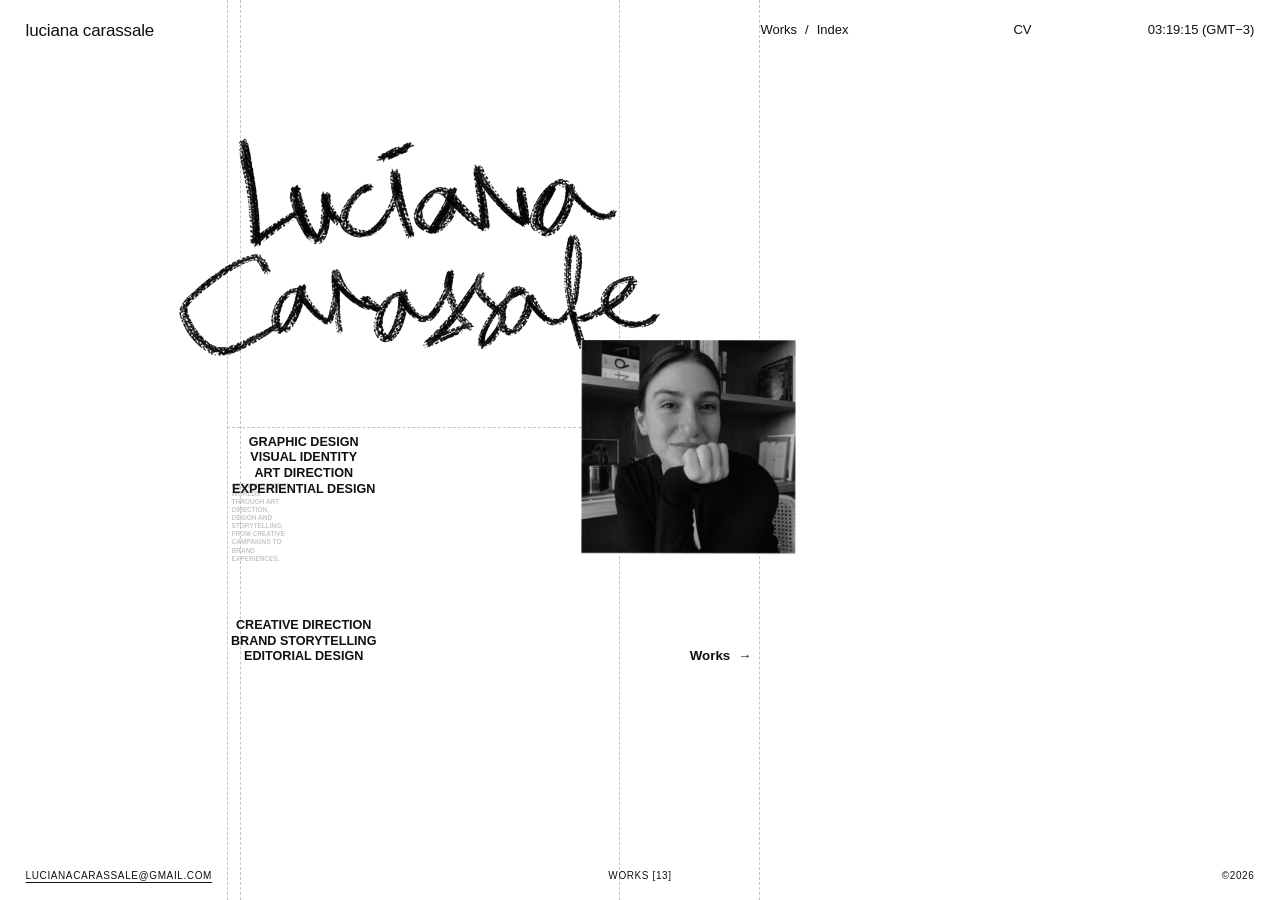
==== index.html @ 80a5f67a "Primera versión del portfolio Co-Authored-By: Claude Opus 5.5 <noreply@anthropic.com>" ====
<!doctype html>
<html lang="en">
<head>
  <meta charset="utf-8">
  <meta name="viewport" content="width=device-width, initial-scale=1">
  <title>Luciana Carassale — Graphic Designer &amp; Art Director</title>
  <meta name="description" content="Luciana Carassale is a Graphic Designer, Art Director and Creative Director based in Buenos Aires.">
  <meta property="og:title" content="Luciana Carassale">
  <meta property="og:description" content="Graphic Designer, Art Director and Creative Director based in Buenos Aires.">
  <meta property="og:image" content="https://luuuulu.com/images/luciana-portrait.jpg">
  <meta property="og:url" content="https://luuuulu.com/">
  <meta name="theme-color" content="#FFFFFF">
  <link rel="stylesheet" href="css/style.css">
</head>
<body class="page-intro">

  <header class="site-head">
    <a class="logo" href="index.html">luciana carassale</a>
    <nav class="site-nav" aria-label="Main">
      <a href="works.html#works">Works</a>
      <span aria-hidden="true">/</span>
      <a href="works.html#index">Index</a>
    </nav>
    <div class="head-right">
      <a href="works.html#cv">CV</a>
      <span class="clock" data-clock></span>
    </div>
  </header>

  <!-- Líneas punteadas del diseño -->
  <div class="home-lines" aria-hidden="true">
    <span class="hl-v hl-1"></span><span class="hl-v hl-2"></span><span class="hl-v hl-3"></span><span class="hl-v hl-4"></span>
    <span class="hl-h"></span>
  </div>

  <main class="home">
    <h1 class="sr-only">Luciana Carassale — Graphic Designer, Art Director and Creative Director, Buenos Aires</h1>

    <div class="home-comp">
      <div class="home-sig">
        <img class="home-sig-img" src="images/firma.png" alt="Luciana Carassale" width="1756" height="896">
      </div>

      <img class="home-photo" src="images/luciana-portrait.jpg" alt="Portrait of Luciana Carassale" width="660" height="662">

      <ul class="home-services home-services--a">
        <li>Graphic Design</li>
        <li>Visual Identity</li>
        <li>Art Direction</li>
        <li>Experiential Design</li>
      </ul>

      <p class="home-note">Creating visual worlds through art direction, design and storytelling, from creative campaigns to brand experiences.</p>

      <ul class="home-services home-services--b">
        <li>Creative Direction</li>
        <li>Brand Storytelling</li>
        <li>Editorial Design</li>
      </ul>

      <a class="home-works" href="works.html#works">Works <span aria-hidden="true">→</span></a>
    </div>
  </main>

  <footer class="site-foot">
    <a class="mail" data-mail></a>
    <span data-count></span>
    <span data-year></span>
  </footer>

  <script src="js/media.js"></script>
  <script src="js/data.js"></script>
  <script src="js/common.js"></script>
  <script>
    /* Inicio: un clic en cualquier parte de la composición lleva a Works
       (el menú de arriba y el email del pie siguen funcionando aparte) */
    document.querySelector('main.home').addEventListener('click', function (e) {
      if (e.target.closest('a')) return;
      location.href = 'works.html#works';
    });

    /* Adaptación del inicio (según tus 3 pantallas de referencia):
       - pantalla apaisada (ancho ≥ 1.5 × alto): queda como el diseño, a la izquierda
       - pantalla cuadrada o vertical (ancho ≤ 1.1 × alto): la composición se agranda y se centra
       - en el medio, pasa de una a otra de a poco */
    (function () {
      var body = document.body;
      /* Caja de la composición en el diseño (en unidades): x 8.7 → 58.2, y 7.4 → 50 */
      var X0 = 8.7, BW = 49.5, Y0 = 7.4, BH = 42.6;
      function fit() {
        var W = window.innerWidth, H = window.innerHeight;
        if (W <= 760) { body.style.removeProperty('--u'); body.style.removeProperty('--dx'); body.style.removeProperty('--dy'); return; }
        var t = Math.min(1, Math.max(0, (1.5 - W / H) / (1.5 - 1.1)));
        var uDesign = W / 100;
        var uCentered = Math.min(0.86 * W / BW, 0.7 * (H - 60) / BH);
        var u = uDesign + t * (uCentered - uDesign);
        var left = (1 - t) * X0 * u + t * (W - BW * u) / 2;
        var top = (1 - t) * Y0 * u + t * Math.max(70, (H - BH * u) / 2);
        body.style.setProperty('--u', u + 'px');
        body.style.setProperty('--dx', (left - X0 * u) + 'px');
        body.style.setProperty('--dy', (top - Y0 * u) + 'px');
      }
      fit();
      window.addEventListener('resize', fit);
    })();
  </script>
</body>
</html>
---- css/style.css ----
/* =========================================================
   Luciana Carassale — Portfolio
   ========================================================= */

:root {
  --ink: #111111;
  --paper: #FFFFFF;
  --muted: #6B6B6B;
  --pad: clamp(16px, 2vw, 30px);
  --font: 'Helvetica Neue', Helvetica, Arial, sans-serif;
}

*, *::before, *::after { box-sizing: border-box; }

html, body { margin: 0; background: var(--paper); }

body {
  font-family: var(--font);
  font-size: 13px;
  line-height: 1.3;
  color: var(--ink);
  -webkit-font-smoothing: antialiased;
  text-rendering: optimizeLegibility;
  transition: color 200ms ease;
}

a { color: inherit; text-decoration: none; }
a:hover { opacity: 0.6; }
button { font: inherit; color: inherit; background: none; border: 0; padding: 0; cursor: pointer; }
img, video { display: block; max-width: 100%; }

.sr-only {
  position: absolute; width: 1px; height: 1px; overflow: hidden;
  clip: rect(0 0 0 0); white-space: nowrap;
}

/* ---------- Header (igual en todas las páginas) ---------- */

.site-head {
  position: relative;
  z-index: 3;
  display: grid;
  grid-template-columns: minmax(0, 3fr) minmax(0, 1fr) minmax(0, 1fr);
  column-gap: 12px;
  align-items: start;
  padding: 18px var(--pad);
}
.site-head .logo { font-size: 17px; letter-spacing: -0.01em; padding: 2px 0; justify-self: start; }
.site-nav { display: flex; align-items: center; gap: 8px; font-weight: 500; }
.site-nav a, .head-right a { padding: 4px 0; }
.head-right { display: flex; flex-wrap: wrap; justify-content: space-between; gap: 8px 16px; font-weight: 500; }
.clock { padding: 4px 0; font-variant-numeric: tabular-nums; white-space: nowrap; }
.is-active { text-decoration: underline; text-underline-offset: 3px; }

/* ---------- Footer ---------- */

.site-foot {
  position: relative;
  z-index: 1;
  display: grid;
  grid-template-columns: repeat(3, minmax(0, 1fr));
  gap: 8px 24px;
  padding: 18px var(--pad);
  font-size: 10px;
  letter-spacing: 0.06em;
  text-transform: uppercase;
}
.site-foot > :nth-child(1) { justify-self: start; }
.site-foot > :nth-child(2) { justify-self: center; }
.site-foot > :nth-child(3) { justify-self: end; }
.site-foot .mail { text-decoration: underline; text-underline-offset: 3px; }

/* ---------- Etiqueta de proyecto: 2 renglones ---------- */

.label {
  display: grid;
  grid-template-columns: auto minmax(0, 1fr);
  column-gap: 12px;
  row-gap: 3px;
  letter-spacing: -0.005em;
  transition: color 200ms ease;
}
.label .n, .label .t { font-weight: 500; }
.label .t, .label .m { white-space: pre; overflow: hidden; text-overflow: ellipsis; }
.label .m { grid-column: 2; }

/* ---------- Placeholders (mientras no haya imagen) ---------- */

.media { position: relative; overflow: hidden; background-color: #ECECEC; }
.media > img, .media > video { width: 100%; height: 100%; object-fit: cover; }
.ph-label {
  position: absolute; left: 12px; bottom: 10px;
  font-size: 10px; letter-spacing: 0.06em; text-transform: uppercase;
  color: rgba(255, 255, 255, 0.6);
  pointer-events: none;
}

/* =========================================================
   INICIO
   ========================================================= */

.page-intro { min-height: 100vh; display: flex; flex-direction: column; position: relative; overflow-x: clip; }
html:has(body.page-intro) { overflow-x: hidden; } /* al centrar la composición no aparece scroll de costado */
.page-intro .site-head { position: absolute; top: 0; left: 0; right: 0; }
.page-intro .home { flex: 1 1 auto; cursor: pointer; }

/* Composición del inicio. Las medidas salen del diseño (pantalla de 1546 px) en "unidades"
   (--u = 1vw en el diseño). En pantallas cuadradas o verticales un script agranda --u y
   corre todo con --dx / --dy para que quede centrado. */
.page-intro { --u: 1vw; --dx: 0px; --dy: 0px; }
.home-comp { position: relative; height: max(100svh - 60px, calc(52 * var(--u) + var(--dy))); }
.home-comp > * { position: absolute; margin: 0; }
.home-sig { left: calc(8.7 * var(--u) + var(--dx)); top: calc(7.4 * var(--u) + var(--dy)); width: calc(40.4 * var(--u)); pointer-events: none; }
.home-sig-img { width: 100%; height: auto; }
.home-photo { left: calc(41.66 * var(--u) + var(--dx)); top: calc(25 * var(--u) + var(--dy)); width: calc(16.56 * var(--u)); height: auto; aspect-ratio: 1 / 1; object-fit: cover; filter: grayscale(1); z-index: 2; }
.home-services { list-style: none; padding: 0; z-index: 2; left: calc(20.3 * var(--u) + var(--dx)); transform: translateX(-50%); text-align: center; text-transform: uppercase; font-weight: 600; font-size: max(10px, calc(0.97 * var(--u))); line-height: 1.25; white-space: nowrap; }
.home-services--a { top: calc(32.3 * var(--u) + var(--dy)); }
.home-services--b { top: calc(46.4 * var(--u) + var(--dy)); }
.home-note { left: calc(14.75 * var(--u) + var(--dx)); top: calc(35.9 * var(--u) + var(--dy)); width: max(56px, calc(4.6 * var(--u))); z-index: 1; font-size: max(6px, calc(0.5 * var(--u))); line-height: 1.25; font-weight: 600; text-transform: uppercase; color: #C8C8C8; }
/* Líneas punteadas (posiciones del diseño) */
.home-lines { position: absolute; inset: 0; pointer-events: none; overflow: hidden; }
.hl-v { position: absolute; top: 0; bottom: 0; border-left: 1px dashed #C4C4C4; }
.hl-1 { left: calc(14.42 * var(--u) + var(--dx)); }
.hl-2 { left: calc(15.39 * var(--u) + var(--dx)); }
.hl-3 { left: calc(44.57 * var(--u) + var(--dx)); }
.hl-4 { left: calc(55.37 * var(--u) + var(--dx)); }
.hl-h { position: absolute; top: calc(31.7 * var(--u) + var(--dy)); left: calc(14.42 * var(--u) + var(--dx)); width: calc(27.24 * var(--u)); border-top: 1px dashed #C4C4C4; }
.home-works { left: calc(50 * var(--u) + var(--dx)); top: calc(48.6 * var(--u) + var(--dy)); font-size: max(12px, calc(1.03 * var(--u))); font-weight: 600; white-space: nowrap; }
.home-works span { display: inline-block; margin-left: 0.3em; transition: transform 200ms ease; }
.home-works:hover { opacity: 1; }
.home-works:hover span { transform: translateX(4px); }

/* =========================================================
   WORKS / INDEX / CV
   ========================================================= */

.page-works { min-height: 100vh; display: flex; flex-direction: column; }

.hover-bg {
  position: fixed; inset: 0; z-index: 0;
  opacity: 0;
  background-color: var(--paper);
  background-size: cover; background-position: center;
  transition: opacity 260ms ease, background-color 260ms ease;
  pointer-events: none;
}
.hover-bg > img, .hover-bg > video { position: absolute; inset: 0; width: 100%; height: 100%; object-fit: cover; }
.hover-bg .ph-label { left: 50%; bottom: 56px; transform: translateX(-50%); white-space: nowrap; color: rgba(255,255,255,0.55); }

.works-main {
  position: relative;
  z-index: 1;
  flex: 1 1 auto;
  padding: clamp(80px, 11vw, 160px) var(--pad) 96px;
}

.view { display: none; }
.view.is-shown { display: grid; }

.grid-works { grid-template-columns: repeat(5, minmax(0, 1fr)); gap: 48px 20px; }
.work { display: flex; flex-direction: column; gap: 12px; min-width: 0; transition: gap 700ms cubic-bezier(.65, 0, .35, 1); }
.work .label { font-size: 11px; }
.work .label .t, .work .label .m { white-space: pre-wrap; }
.work .media { aspect-ratio: 16 / 9; height: var(--mh, auto); margin-top: auto; transition: opacity 220ms ease, height 700ms cubic-bezier(.65, 0, .35, 1); }
.grid-works { transition: row-gap 700ms cubic-bezier(.65, 0, .35, 1); }

/* Index = la misma grilla con las imágenes aplastadas (se anima al cambiar) */
.grid-works.is-index { row-gap: 22px; }
.grid-works.is-index .work { gap: 0; }
.grid-works.is-index .work .media { height: 0; }
.no-anim, .no-anim * { transition: none !important; }
@media (max-width: 1200px) { .grid-works { grid-template-columns: repeat(4, minmax(0, 1fr)); } }
@media (max-width: 960px)  { .grid-works { grid-template-columns: repeat(3, minmax(0, 1fr)); } }


.work:hover { opacity: 1; }

/* Estado "mouse encima de un proyecto" */
body.is-hovering { color: #FFFFFF; }
body.is-hovering .hover-bg { opacity: 1; }
body.is-hovering .work:not(.is-current) .media { opacity: 0; }
body.is-hovering .label { color: rgba(255, 255, 255, 0.38); }
body.is-hovering .is-current .label { color: #FFFFFF; }

/* CV */
.view-cv {
  /* Mismas columnas que el header: texto | Works / Index | CV */
  grid-template-columns: minmax(0, 3fr) minmax(0, 1fr) minmax(0, 1fr);
  grid-template-rows: auto auto;
  column-gap: 12px;
  font-size: 14px; line-height: 1.35;
}
/* En CV el texto arranca más arriba que la grilla de Works */
.works-main:has(.view-cv.is-shown) { padding-top: 80px; }
.view-cv p, .view-cv h2, .view-cv ul { margin: 0; }
.cv-bio { grid-column: 1; grid-row: 1 / 3; max-width: 470px; text-wrap: pretty; }
.cv-bio p + p { margin-top: 1.35em; }
.cv-contact { grid-column: 2 / 4; grid-row: 1; padding-top: 15vh; }
.cv-mail { color: #555555; font-weight: 600; }
.cv-services { grid-column: 2; grid-row: 2; padding-top: 15vh; }
.cv-links { grid-column: 3; grid-row: 2; padding-top: 15vh; display: flex; flex-direction: column; justify-content: space-between; align-items: flex-start; }
.cv-k { display: block; font-size: 14px; font-weight: 600; text-transform: uppercase; margin-bottom: 1.4em !important; }
.cv-link { text-decoration: underline; text-underline-offset: 3px; }
.cv-download { color: var(--muted); letter-spacing: 0.04em; margin-bottom: 0 !important; }
.cv-services ul { list-style: none; padding: 0; text-transform: uppercase; }

/* =========================================================
   PROYECTO
   ========================================================= */

.page-project .site-head {
  position: fixed; top: 0; left: 0; right: 0;
  color: #FFFFFF;
  mix-blend-mode: difference;
}

.split { display: grid; grid-template-columns: minmax(0, 3fr) minmax(0, 2fr); column-gap: 12px; align-items: start; }

.p-overlay {
  position: fixed; top: 47vh; left: 0; right: 0; z-index: 2;
  padding: 0 var(--pad);
  color: #FFFFFF;
  mix-blend-mode: difference;
  pointer-events: none;
  font-size: 15px;
  transition: opacity 200ms ease;
}
.p-overlay.is-hidden { opacity: 0; }

/* Ficha del proyecto: al final, antes de "Next project" (CAMPAIGN / ROL / AGENCY + texto) */
.p-next.has-info { padding-top: 40px; }
.p-info { width: min(400px, 100%); margin-bottom: clamp(120px, 14vw, 220px); font-size: 11px; line-height: 1.3; }
.p-info-top { display: flex; justify-content: space-between; align-items: flex-end; gap: 16px; margin-bottom: 1.6em; }
.p-info-row { display: flex; flex-direction: column; margin-bottom: 1.6em; }
.p-info-top .p-info-row { margin-bottom: 0; }
.p-info-k { text-transform: uppercase; opacity: 0.5; }
.p-info-ph { opacity: 0.4; }
.p-info-text p { margin: 0 0 1em; }
.p-info-text p:last-child { margin-bottom: 0; }
.p-info-text { margin: 2.4em 0 0; max-width: 360px; text-align: justify; hyphens: manual; }
.p-overlay .label .t, .p-overlay .label .m { white-space: pre-wrap; }

.p-progress {
  position: fixed; right: var(--pad); bottom: 18px; z-index: 2;
  color: #FFFFFF; mix-blend-mode: difference;
  font-size: 10px; letter-spacing: 0.06em;
  pointer-events: none;
}

.p-hero { height: max(560px, 56.25vw); }

.g-wide-wrap, .g-pair { padding: 40px var(--pad); }
.g-wide-wrap + .g-pair { padding-top: 0; }
.g-wide { aspect-ratio: 21 / 9; }
.g-pair { display: grid; grid-template-columns: repeat(auto-fit, minmax(min(360px, 100%), 1fr)); gap: 40px 48px; }
.g-pair .media, .g-bleed .media { aspect-ratio: 4 / 5; }
.g-bleed { display: grid; grid-template-columns: repeat(auto-fit, minmax(min(360px, 100%), 1fr)); }
.g-full { aspect-ratio: 16 / 9; }
/* Con foto o video real, se muestra entera (sin recorte) */
.g-full:has(img, video) { aspect-ratio: auto; }
.g-full > img, .g-full > video { height: auto; }
.g-fit { background-color: var(--paper); }
.g-fit > img, .g-fit > video { width: auto; max-width: 100%; max-height: 100svh; margin: 0 auto; }
/* Proyectos sin imagen principal (hero: 'none'): la imagen arranca con aire arriba */
.g-fit--space { padding: 14vh var(--pad) 6vh; }
.g-fit--space > img, .g-fit--space > video { max-height: 80vh; }

.g-single { padding: 40px var(--pad); }
.g-single .media { width: min(100%, calc(50% - 24px)); margin: 0 auto; aspect-ratio: 4 / 5; }
.g-single .media:has(img, video) { aspect-ratio: auto; }
.g-single .media > img, .g-single .media > video { height: auto; }
.g-pair + .g-pair, .g-pair + .g-single, .g-single + .g-pair, .g-single + .g-single { padding-top: 0; }

/* Diseño Readymag: filas pegadas, sin espacios */
.g-row { display: flex; }
.g-cell { min-width: 0; }
.g-cell .media { width: 100%; height: 100%; }
.g-framed { padding: 12vh 16vw; background-color: var(--paper); }
.g-cell { position: relative; }
.g-caption { position: absolute; left: 12px; bottom: 10px; font-size: 10px; letter-spacing: 0.06em; text-transform: uppercase; color: #FFFFFF; pointer-events: none; }
.g-text { display: flex; justify-content: center; padding: 14vh var(--pad); }
.g-text > div { max-width: 440px; font-size: 11px; line-height: 1.55; text-align: center; text-wrap: pretty; }
.g-text p { margin: 0 0 1.4em; }
.g-text p:last-child { margin-bottom: 0; }
/* Después de una imagen enmarcada, el texto no suma su espacio de arriba (ya lo da el marco) */
.g-framed + .g-text { padding-top: 0; }

.p-next { padding: clamp(200px, 22vw, 320px) var(--pad) 40px; }
.p-next .label { font-size: 15px; }
.p-next .label .t, .p-next .label .m { white-space: pre-wrap; }
.p-next-body { display: flex; flex-direction: column; gap: 22px; }
.p-next-row { display: flex; flex-wrap: wrap; justify-content: space-between; gap: 8px 16px; }
.p-next-cta { text-decoration: underline; text-underline-offset: 3px; }
.p-next .media { aspect-ratio: 16 / 9; }
.p-next a:hover { opacity: 1; }
.p-next a:hover .p-next-cta { opacity: 0.6; }

.page-project .site-foot { grid-template-columns: 1fr 1fr; padding-bottom: 44px; }
.page-project .site-foot > :nth-child(2) { justify-self: end; }

/* =========================================================
   CELULAR
   ========================================================= */

@media (max-width: 760px) {
  /* Header en una sola línea: logo a la izquierda, Works / Index / CV a la derecha */
  .site-head { display: flex; align-items: center; gap: 8px; padding: 6px 16px; }
  .site-head .logo { margin-right: auto; }
  .site-head a { min-height: 44px; display: inline-flex; align-items: center; }
  .head-right { gap: 8px; }
  .head-right::before { content: '/'; font-weight: 500; align-self: center; }
  .clock { display: none; }

  /* Etiqueta apilada: [01] / título / cliente */
  .label { grid-template-columns: minmax(0, 1fr); }
  .label .n { margin-bottom: 10px; }
  .label .m { grid-column: 1; }
  .label .t, .label .m { white-space: pre-wrap; }

  /* Works e Index: dos columnas */
  .works-main { padding: 22svh 16px 64px; }
  .grid-works { grid-template-columns: repeat(2, minmax(0, 1fr)); gap: 36px 12px; }
  .work { gap: 12px; }
  .site-foot { padding: 18px 16px; grid-template-columns: 1fr 1fr; }
  .site-foot > :nth-child(1) { grid-column: 1 / -1; }
  .site-foot > :nth-child(2) { justify-self: start; }

  /* CV: todo en una columna */
  .view-cv { grid-template-columns: minmax(0, 1fr); grid-template-rows: none; row-gap: 48px; }
  .works-main:has(.view-cv.is-shown) { padding-top: 96px; }
  .cv-bio, .cv-contact, .cv-services, .cv-links { grid-column: 1; grid-row: auto; padding-top: 0; max-width: none; }
  .cv-links { gap: 24px; justify-content: flex-start; }

  /* Inicio: en celular la composición se acomoda en vertical */
  .home-lines { display: none; }
  .home-comp { height: auto; padding: 120px 16px 64px; display: flex; flex-direction: column; }
  .home-comp > * { position: static; transform: none; }
  .home-sig { width: 92%; }
  .home-photo { width: 36%; align-self: flex-end; margin-top: -8vw; margin-right: 4%; }
  .home-services { left: auto; align-self: center; font-size: 14px; margin-top: 40px; }
  .home-services--b { margin-top: 28px; }
  .home-note { order: 3; width: 60%; align-self: center; text-align: center; font-size: 9px; margin-top: 16px; }
  .home-services--b { order: 4; }
  .home-works { order: 5; align-self: flex-end; margin-top: 48px; font-size: 16px; min-height: 44px; display: inline-flex; align-items: center; }

  /* Proyecto: imagen principal a pantalla completa, título apilado */
  .split { display: flex; flex-direction: column; align-items: stretch; gap: 10px; }
  .p-overlay { padding: 0 16px; }
  .p-next.has-info { padding-top: 32px; }
  .p-info { margin-bottom: 18svh; }
  .p-info-row, .p-info-top { margin-bottom: 1.4em; }
  .p-info-text { max-width: none; }
  .p-overlay, .p-next .label { font-size: 13px; }
  .p-progress { right: 16px; }
  .p-hero { height: 100svh; }

  /* Galería: los pares quedan lado a lado */
  .g-wide-wrap, .g-pair, .g-single { padding: 8px 16px; }
  .g-single .media { width: 100%; }
  .g-framed { padding: 8svh 16px; }
  .g-text { padding: 10svh 24px; }
  .g-row--wrap { flex-wrap: wrap; }
  .g-row--wrap .g-cell { flex: 0 0 50% !important; aspect-ratio: 4 / 5 !important; }
  .g-row--stack { flex-direction: column; }
  .g-row--stack .g-cell { flex: none !important; width: 100%; }
  .g-wide { aspect-ratio: 4 / 3; }
  .g-pair { grid-template-columns: repeat(2, minmax(0, 1fr)); gap: 8px; }
  .g-bleed { grid-template-columns: repeat(2, minmax(0, 1fr)); }

  /* Next project: aparece donde estaba el título del proyecto */
  .p-next { padding: 47svh 16px 24px; }
  .p-next-body { gap: 0; }
  .p-next-row { flex-wrap: nowrap; align-items: start; margin-bottom: 12svh; }
  .p-next-cta { flex: none; }
  .p-next .media { aspect-ratio: 4 / 3; }
}

@media (prefers-reduced-motion: reduce) {
  * { transition: none !important; }
}
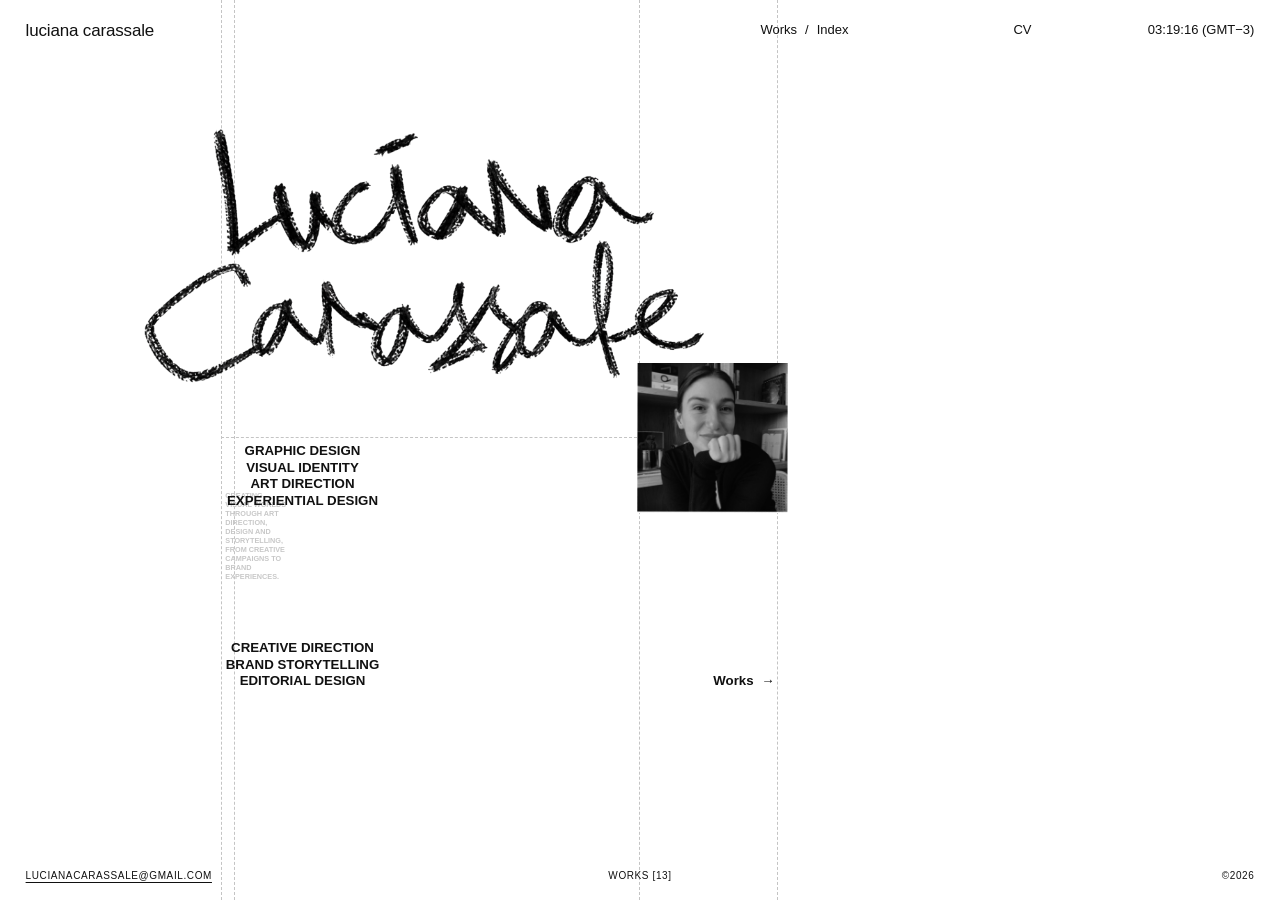
==== commit 223bad75: "Inicio con nuevas proporciones, New York Times con artistas, título Adizero SL72 Co-Authored-By: Cla" ====
--- a/index.html
+++ b/index.html
@@ -85,8 +85,8 @@
        - en el medio, pasa de una a otra de a poco */
     (function () {
       var body = document.body;
-      /* Caja de la composición en el diseño (en unidades): x 8.7 → 58.2, y 7.4 → 50 */
-      var X0 = 8.7, BW = 49.5, Y0 = 7.4, BH = 42.6;
+      /* Caja de la composición en el diseño (en unidades): x 5.36 → 58.07, y 6.51 → 52.8 */
+      var X0 = 5.36, BW = 52.71, Y0 = 6.51, BH = 46.3;
       function fit() {
         var W = window.innerWidth, H = window.innerHeight;
         if (W <= 760) { body.style.removeProperty('--u'); body.style.removeProperty('--dx'); body.style.removeProperty('--dy'); return; }
--- a/css/style.css
+++ b/css/style.css
@@ -104,28 +104,28 @@
 .page-intro .site-head { position: absolute; top: 0; left: 0; right: 0; }
 .page-intro .home { flex: 1 1 auto; cursor: pointer; }
 
-/* Composición del inicio. Las medidas salen del diseño (pantalla de 1546 px) en "unidades"
+/* Composición del inicio. Las medidas salen del diseño (pantalla de 1920 px) en "unidades"
    (--u = 1vw en el diseño). En pantallas cuadradas o verticales un script agranda --u y
    corre todo con --dx / --dy para que quede centrado. */
 .page-intro { --u: 1vw; --dx: 0px; --dy: 0px; }
-.home-comp { position: relative; height: max(100svh - 60px, calc(52 * var(--u) + var(--dy))); }
+.home-comp { position: relative; height: max(100svh - 60px, calc(54 * var(--u) + var(--dy))); }
 .home-comp > * { position: absolute; margin: 0; }
-.home-sig { left: calc(8.7 * var(--u) + var(--dx)); top: calc(7.4 * var(--u) + var(--dy)); width: calc(40.4 * var(--u)); pointer-events: none; }
+.home-sig { left: calc(5.36 * var(--u) + var(--dx)); top: calc(6.51 * var(--u) + var(--dy)); width: calc(47.8 * var(--u)); pointer-events: none; }
 .home-sig-img { width: 100%; height: auto; }
-.home-photo { left: calc(41.66 * var(--u) + var(--dx)); top: calc(25 * var(--u) + var(--dy)); width: calc(16.56 * var(--u)); height: auto; aspect-ratio: 1 / 1; object-fit: cover; filter: grayscale(1); z-index: 2; }
-.home-services { list-style: none; padding: 0; z-index: 2; left: calc(20.3 * var(--u) + var(--dx)); transform: translateX(-50%); text-align: center; text-transform: uppercase; font-weight: 600; font-size: max(10px, calc(0.97 * var(--u))); line-height: 1.25; white-space: nowrap; }
-.home-services--a { top: calc(32.3 * var(--u) + var(--dy)); }
-.home-services--b { top: calc(46.4 * var(--u) + var(--dy)); }
-.home-note { left: calc(14.75 * var(--u) + var(--dx)); top: calc(35.9 * var(--u) + var(--dy)); width: max(56px, calc(4.6 * var(--u))); z-index: 1; font-size: max(6px, calc(0.5 * var(--u))); line-height: 1.25; font-weight: 600; text-transform: uppercase; color: #C8C8C8; }
+.home-photo { left: calc(46.3 * var(--u) + var(--dx)); top: calc(27.29 * var(--u) + var(--dy)); width: calc(11.77 * var(--u)); height: auto; aspect-ratio: 1 / 1; object-fit: cover; filter: grayscale(1); z-index: 2; }
+.home-services { list-style: none; padding: 0; z-index: 2; left: calc(20.1 * var(--u) + var(--dx)); transform: translateX(-50%); text-align: center; text-transform: uppercase; font-weight: 600; font-size: max(10px, calc(1.04 * var(--u))); line-height: 1.25; white-space: nowrap; }
+.home-services--a { top: calc(33.6 * var(--u) + var(--dy)); }
+.home-services--b { top: calc(49 * var(--u) + var(--dy)); }
+.home-note { left: calc(14.06 * var(--u) + var(--dx)); top: calc(37.3 * var(--u) + var(--dy)); width: max(56px, calc(4.95 * var(--u))); z-index: 1; font-size: max(6px, calc(0.57 * var(--u))); line-height: 1.25; font-weight: 600; text-transform: uppercase; color: #C8C8C8; }
 /* Líneas punteadas (posiciones del diseño) */
 .home-lines { position: absolute; inset: 0; pointer-events: none; overflow: hidden; }
 .hl-v { position: absolute; top: 0; bottom: 0; border-left: 1px dashed #C4C4C4; }
-.hl-1 { left: calc(14.42 * var(--u) + var(--dx)); }
-.hl-2 { left: calc(15.39 * var(--u) + var(--dx)); }
-.hl-3 { left: calc(44.57 * var(--u) + var(--dx)); }
-.hl-4 { left: calc(55.37 * var(--u) + var(--dx)); }
-.hl-h { position: absolute; top: calc(31.7 * var(--u) + var(--dy)); left: calc(14.42 * var(--u) + var(--dx)); width: calc(27.24 * var(--u)); border-top: 1px dashed #C4C4C4; }
-.home-works { left: calc(50 * var(--u) + var(--dx)); top: calc(48.6 * var(--u) + var(--dy)); font-size: max(12px, calc(1.03 * var(--u))); font-weight: 600; white-space: nowrap; }
+.hl-1 { left: calc(13.7 * var(--u) + var(--dx)); }
+.hl-2 { left: calc(14.74 * var(--u) + var(--dx)); }
+.hl-3 { left: calc(46.4 * var(--u) + var(--dx)); }
+.hl-4 { left: calc(57.19 * var(--u) + var(--dx)); }
+.hl-h { position: absolute; top: calc(33.12 * var(--u) + var(--dy)); left: calc(13.7 * var(--u) + var(--dx)); width: calc(32.6 * var(--u)); border-top: 1px dashed #C4C4C4; }
+.home-works { left: calc(52.24 * var(--u) + var(--dx)); top: calc(51.5 * var(--u) + var(--dy)); font-size: max(12px, calc(1.04 * var(--u))); font-weight: 600; white-space: nowrap; }
 .home-works span { display: inline-block; margin-left: 0.3em; transition: transform 200ms ease; }
 .home-works:hover { opacity: 1; }
 .home-works:hover span { transform: translateX(4px); }
@@ -284,6 +284,12 @@
 .g-text p:last-child { margin-bottom: 0; }
 /* Después de una imagen enmarcada, el texto no suma su espacio de arriba (ya lo da el marco) */
 .g-framed + .g-text { padding-top: 0; }
+/* Fotos separadas con nombre (izq.) y lugar (der.) abajo — New York Times */
+.g-cards { display: grid; grid-template-columns: repeat(4, minmax(0, 1fr)); gap: 2vw; padding: 10vh 2.9vw; }
+.g-card { margin: 0; }
+.g-card .media { aspect-ratio: 0.677; }
+.g-card figcaption { display: flex; justify-content: space-between; gap: 8px; margin-top: 10px; font-size: 13px; }
+.g-card-place { text-transform: uppercase; text-align: right; }
 
 .p-next { padding: clamp(200px, 22vw, 320px) var(--pad) 40px; }
 .p-next .label { font-size: 15px; }
@@ -359,6 +365,8 @@
   .g-single .media { width: 100%; }
   .g-framed { padding: 8svh 16px; }
   .g-text { padding: 10svh 24px; }
+  .g-cards { grid-template-columns: repeat(2, minmax(0, 1fr)); gap: 24px 12px; padding: 8svh 16px; }
+  .g-card figcaption { font-size: 11px; }
   .g-row--wrap { flex-wrap: wrap; }
   .g-row--wrap .g-cell { flex: 0 0 50% !important; aspect-ratio: 4 / 5 !important; }
   .g-row--stack { flex-direction: column; }
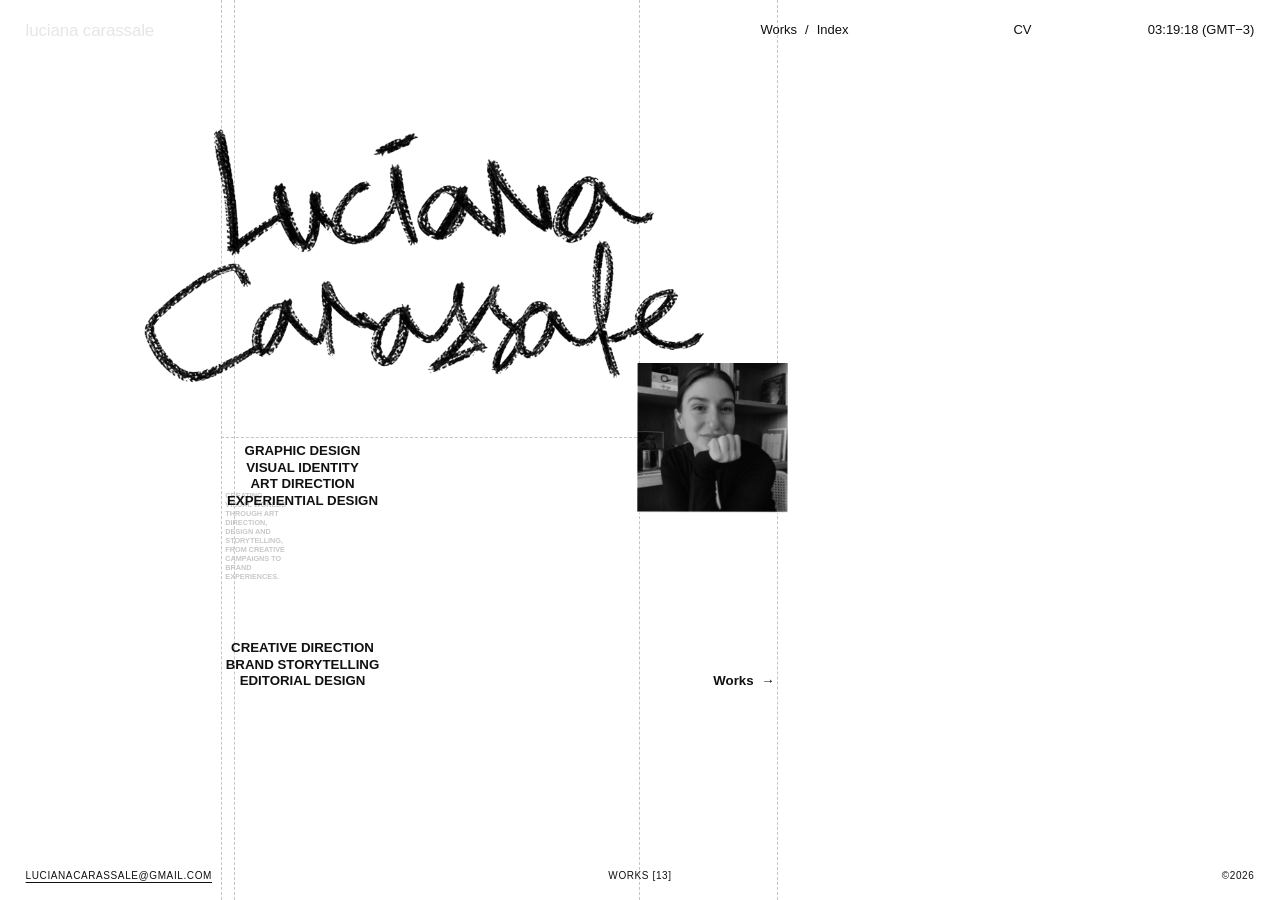
==== commit 0a498c84: "Inicio sin scroll en computadora y nombre al 10% de opacidad Co-Authored-By: Claude Opus 5.5 <norepl" ====
--- a/index.html
+++ b/index.html
@@ -91,7 +91,9 @@
         var W = window.innerWidth, H = window.innerHeight;
         if (W <= 760) { body.style.removeProperty('--u'); body.style.removeProperty('--dx'); body.style.removeProperty('--dy'); return; }
         var t = Math.min(1, Math.max(0, (1.5 - W / H) / (1.5 - 1.1)));
-        var uDesign = W / 100;
+        /* Que entre a lo alto sin scroll: la composición termina en 52.8 unidades y
+           abajo queda el pie de página (unos 60 px) */
+        var uDesign = Math.min(W / 100, (H - 64) / (Y0 + BH));
         var uCentered = Math.min(0.86 * W / BW, 0.7 * (H - 60) / BH);
         var u = uDesign + t * (uCentered - uDesign);
         var left = (1 - t) * X0 * u + t * (W - BW * u) / 2;
--- a/css/style.css
+++ b/css/style.css
@@ -51,6 +51,19 @@
 .head-right { display: flex; flex-wrap: wrap; justify-content: space-between; gap: 8px 16px; font-weight: 500; }
 .clock { padding: 4px 0; font-variant-numeric: tabular-nums; white-space: nowrap; }
 .is-active { text-decoration: underline; text-underline-offset: 3px; }
+
+/* Botón de sonido de los videos de cada proyecto */
+.sound-btn {
+  position: absolute; left: 14px; bottom: 12px; z-index: 1;
+  padding: 6px 0; color: #FFFFFF; mix-blend-mode: difference;
+  font-size: 11px; letter-spacing: 0.06em; text-transform: uppercase;
+  text-decoration: underline; text-underline-offset: 3px;
+}
+.sound-btn:hover { opacity: 0.6; }
+
+/* Aviso "Email copied" */
+.copied-tip { position: fixed; z-index: 10; padding: 4px 8px; background: #111111; color: #FFFFFF; font-size: 11px; letter-spacing: 0.02em; pointer-events: none; transition: opacity 300ms ease; }
+.copied-tip.is-out { opacity: 0; }
 
 /* ---------- Footer ---------- */
 
@@ -103,6 +116,14 @@
 html:has(body.page-intro) { overflow-x: hidden; } /* al centrar la composición no aparece scroll de costado */
 .page-intro .site-head { position: absolute; top: 0; left: 0; right: 0; }
 .page-intro .home { flex: 1 1 auto; cursor: pointer; }
+/* En computadora el inicio mide exactamente la pantalla: sin scroll */
+@media (min-width: 761px) {
+  .page-intro { height: 100svh; min-height: 0; overflow: hidden; }
+  .page-intro .home { min-height: 0; }
+  .page-intro .home-comp { height: 100%; }
+}
+/* El nombre de arriba a la izquierda, casi transparente en el inicio */
+.page-intro .site-head .logo, .page-intro .site-head .logo:hover { opacity: 0.1; }
 
 /* Composición del inicio. Las medidas salen del diseño (pantalla de 1920 px) en "unidades"
    (--u = 1vw en el diseño). En pantallas cuadradas o verticales un script agranda --u y
@@ -284,6 +305,8 @@
 .g-text p:last-child { margin-bottom: 0; }
 /* Después de una imagen enmarcada, el texto no suma su espacio de arriba (ya lo da el marco) */
 .g-framed + .g-text { padding-top: 0; }
+.g-text--dark { color: #FFFFFF; }
+.g-text--dark > div { font-size: 12px; line-height: 1.6; }
 /* Fotos separadas con nombre (izq.) y lugar (der.) abajo — New York Times */
 .g-cards { display: grid; grid-template-columns: repeat(4, minmax(0, 1fr)); gap: 2vw; padding: 10vh 2.9vw; }
 .g-card { margin: 0; }
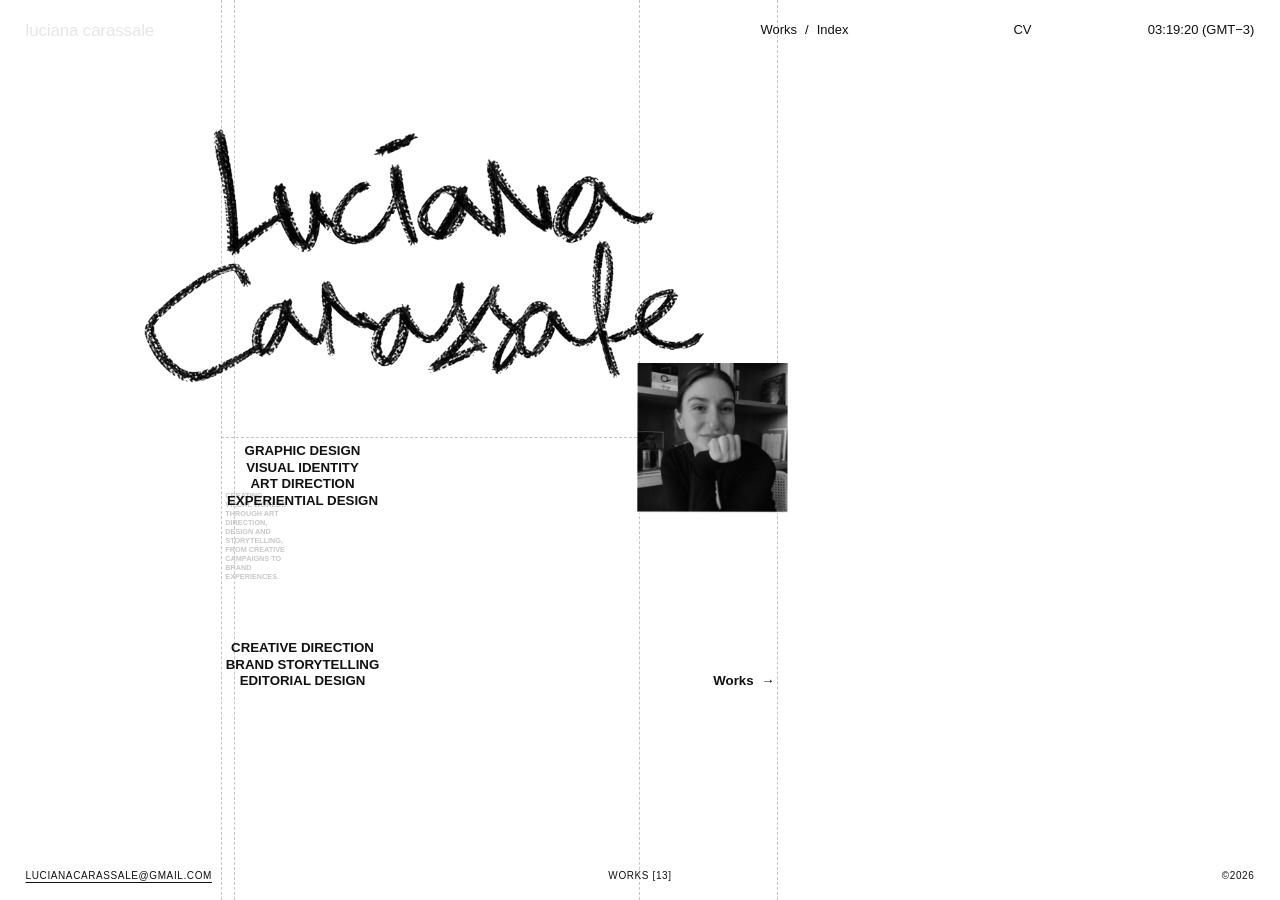
==== commit 605fe1d3: "Ícono de la pestaña y nombre corto en el inicio Co-Authored-By: Claude Opus 5.5 <noreply@anthropic.c" ====
--- a/index.html
+++ b/index.html
@@ -3,13 +3,16 @@
 <head>
   <meta charset="utf-8">
   <meta name="viewport" content="width=device-width, initial-scale=1">
-  <title>Luciana Carassale — Graphic Designer &amp; Art Director</title>
+  <title>Luciana Carassale</title>
   <meta name="description" content="Luciana Carassale is a Graphic Designer, Art Director and Creative Director based in Buenos Aires.">
   <meta property="og:title" content="Luciana Carassale">
   <meta property="og:description" content="Graphic Designer, Art Director and Creative Director based in Buenos Aires.">
   <meta property="og:image" content="https://luuuulu.com/images/luciana-portrait.jpg">
   <meta property="og:url" content="https://luuuulu.com/">
   <meta name="theme-color" content="#FFFFFF">
+  <link rel="icon" type="image/png" sizes="32x32" href="images/icon/icon-32.png">
+  <link rel="icon" type="image/png" sizes="512x512" href="images/icon/icon-512.png">
+  <link rel="apple-touch-icon" href="images/icon/icon-180.png">
   <link rel="stylesheet" href="css/style.css">
 </head>
 <body class="page-intro">
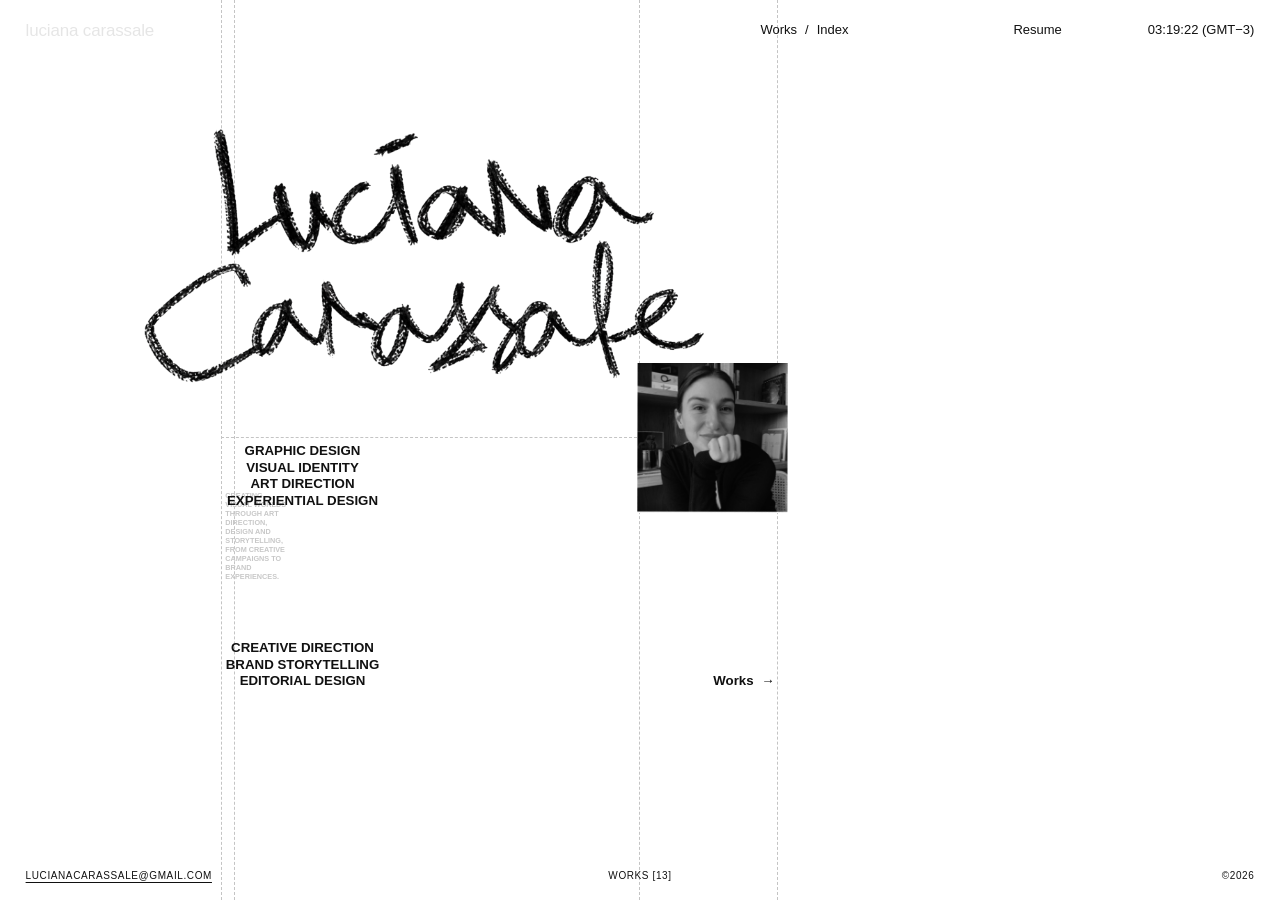
==== commit edb0cee2: "Menú: CV pasa a Resume Co-Authored-By: Claude Opus 5.5 <noreply@anthropic.com>" ====
--- a/index.html
+++ b/index.html
@@ -25,7 +25,7 @@
       <a href="works.html#index">Index</a>
     </nav>
     <div class="head-right">
-      <a href="works.html#cv">CV</a>
+      <a href="works.html#cv">Resume</a>
       <span class="clock" data-clock></span>
     </div>
   </header>
